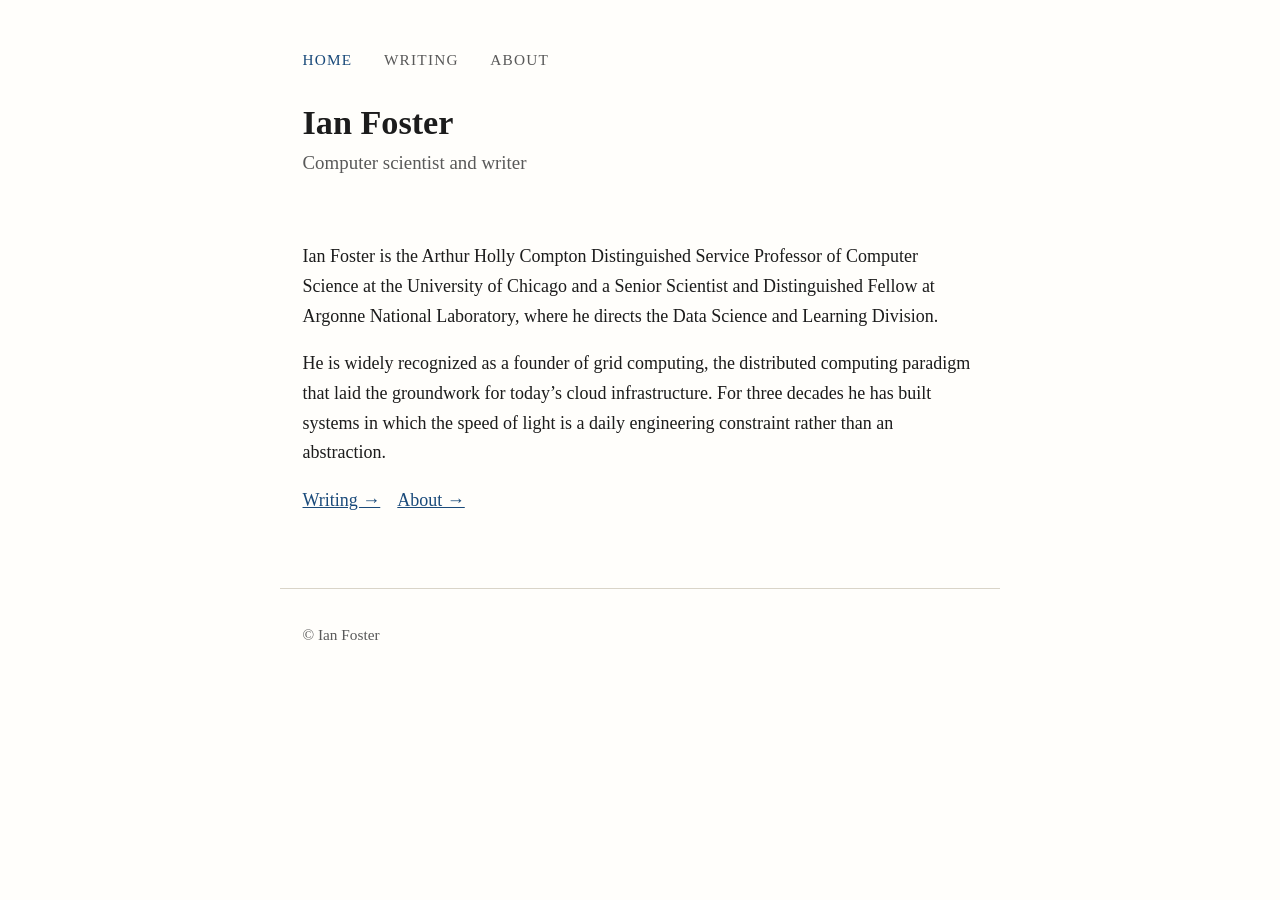
==== index.html @ e21b47a4 "ianfoster.org v1" ====
<!DOCTYPE html>
<html lang="en">
<head>
<meta charset="utf-8">
<meta name="viewport" content="width=device-width, initial-scale=1">
<title>Ian Foster — computer scientist and writer</title>
<meta name="description" content="Ian Foster is a computer scientist and writer: a founder of grid computing, Professor of Computer Science at the University of Chicago, and Senior Scientist at Argonne National Laboratory.">
<link rel="stylesheet" href="/style.css">
</head>
<body>
<header class="site">
<nav>
<a href="/" class="here">Home</a>
<a href="/writing/">Writing</a>
<a href="/about/">About</a>
</nav>
<h1>Ian Foster</h1>
<p class="subtitle">Computer scientist and writer</p>
</header>
<main>
<!-- TODO: photo. Drop a file at /images/ian-foster.jpg and uncomment:
<img src="/images/ian-foster.jpg" alt="Ian Foster" style="width:100%;border-radius:4px;margin:0.5rem 0 1.5rem;">
-->
<p>Ian Foster is the Arthur Holly Compton Distinguished Service Professor of
Computer Science at the University of Chicago and a Senior Scientist and
Distinguished Fellow at Argonne National Laboratory, where he directs the
Data Science and Learning Division.</p>

<p>He is widely recognized as a founder of grid computing, the distributed
computing paradigm that laid the groundwork for today&rsquo;s cloud
infrastructure. For three decades he has built systems in which the speed of
light is a daily engineering constraint rather than an abstraction.</p>

<p><a href="/writing/">Writing&nbsp;&rarr;</a>&ensp;&ensp;<a href="/about/">About&nbsp;&rarr;</a></p>
</main>
<footer class="site">
<p>&copy; Ian Foster</p>
</footer>
</body>
</html>
---- style.css ----
/* ianfoster.org — one stylesheet, no frameworks, no JavaScript. */

:root {
  --text: #1c1c1c;
  --muted: #595959;
  --accent: #1a4a7a;
  --bg: #fffefb;
  --rule: #d9d4c8;
}

* { box-sizing: border-box; }

html { font-size: 112.5%; } /* 18px base */

body {
  margin: 0;
  font-family: Charter, Georgia, 'Times New Roman', serif;
  line-height: 1.65;
  color: var(--text);
  background: var(--bg);
}

main, header.site, footer.site {
  max-width: 40rem;
  margin: 0 auto;
  padding: 0 1.25rem;
}

header.site {
  padding-top: 2.5rem;
  padding-bottom: 1.5rem;
}

nav a {
  margin-right: 1.5rem;
  text-decoration: none;
  color: var(--muted);
  font-size: 0.85rem;
  letter-spacing: 0.08em;
  text-transform: uppercase;
}

nav a:hover, nav a.here { color: var(--accent); }

h1 {
  font-size: 1.9rem;
  font-weight: 600;
  line-height: 1.2;
  margin: 1.5rem 0 0.25rem;
}

h2 {
  font-size: 1.15rem;
  font-weight: 600;
  margin: 2.25rem 0 0.5rem;
}

p.subtitle {
  color: var(--muted);
  font-size: 1.05rem;
  margin-top: 0;
}

a { color: var(--accent); }

ul.works { list-style: none; padding: 0; }
ul.works li { margin-bottom: 0.9rem; }
.where { color: var(--muted); }

footer.site {
  margin-top: 4rem;
  padding-top: 1rem;
  padding-bottom: 3rem;
  border-top: 1px solid var(--rule);
  color: var(--muted);
  font-size: 0.85rem;
}
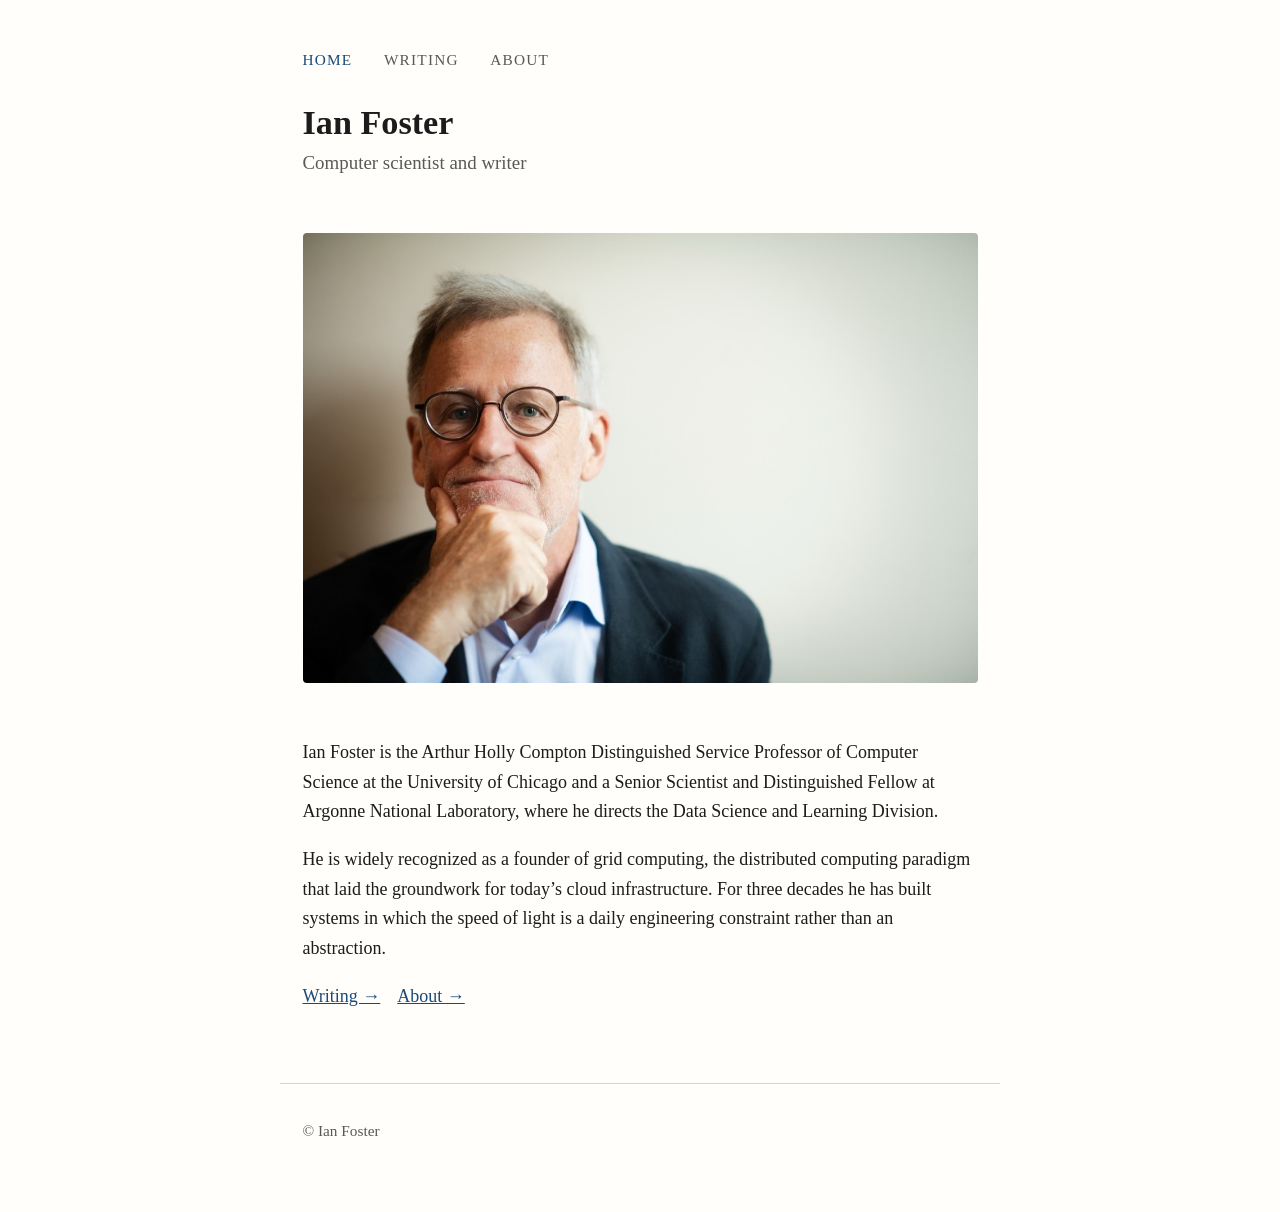
==== commit 0eb1099d: "Add portrait to front page" ====
--- a/index.html
+++ b/index.html
@@ -18,9 +18,7 @@
 <p class="subtitle">Computer scientist and writer</p>
 </header>
 <main>
-<!-- TODO: photo. Drop a file at /images/ian-foster.jpg and uncomment:
-<img src="/images/ian-foster.jpg" alt="Ian Foster" style="width:100%;border-radius:4px;margin:0.5rem 0 1.5rem;">
--->
+<img src="/images/ian-foster.jpg" alt="Ian Foster" width="1200" height="800" style="width:100%;height:auto;border-radius:4px;margin:0.5rem 0 1.5rem;">
 <p>Ian Foster is the Arthur Holly Compton Distinguished Service Professor of
 Computer Science at the University of Chicago and a Senior Scientist and
 Distinguished Fellow at Argonne National Laboratory, where he directs the
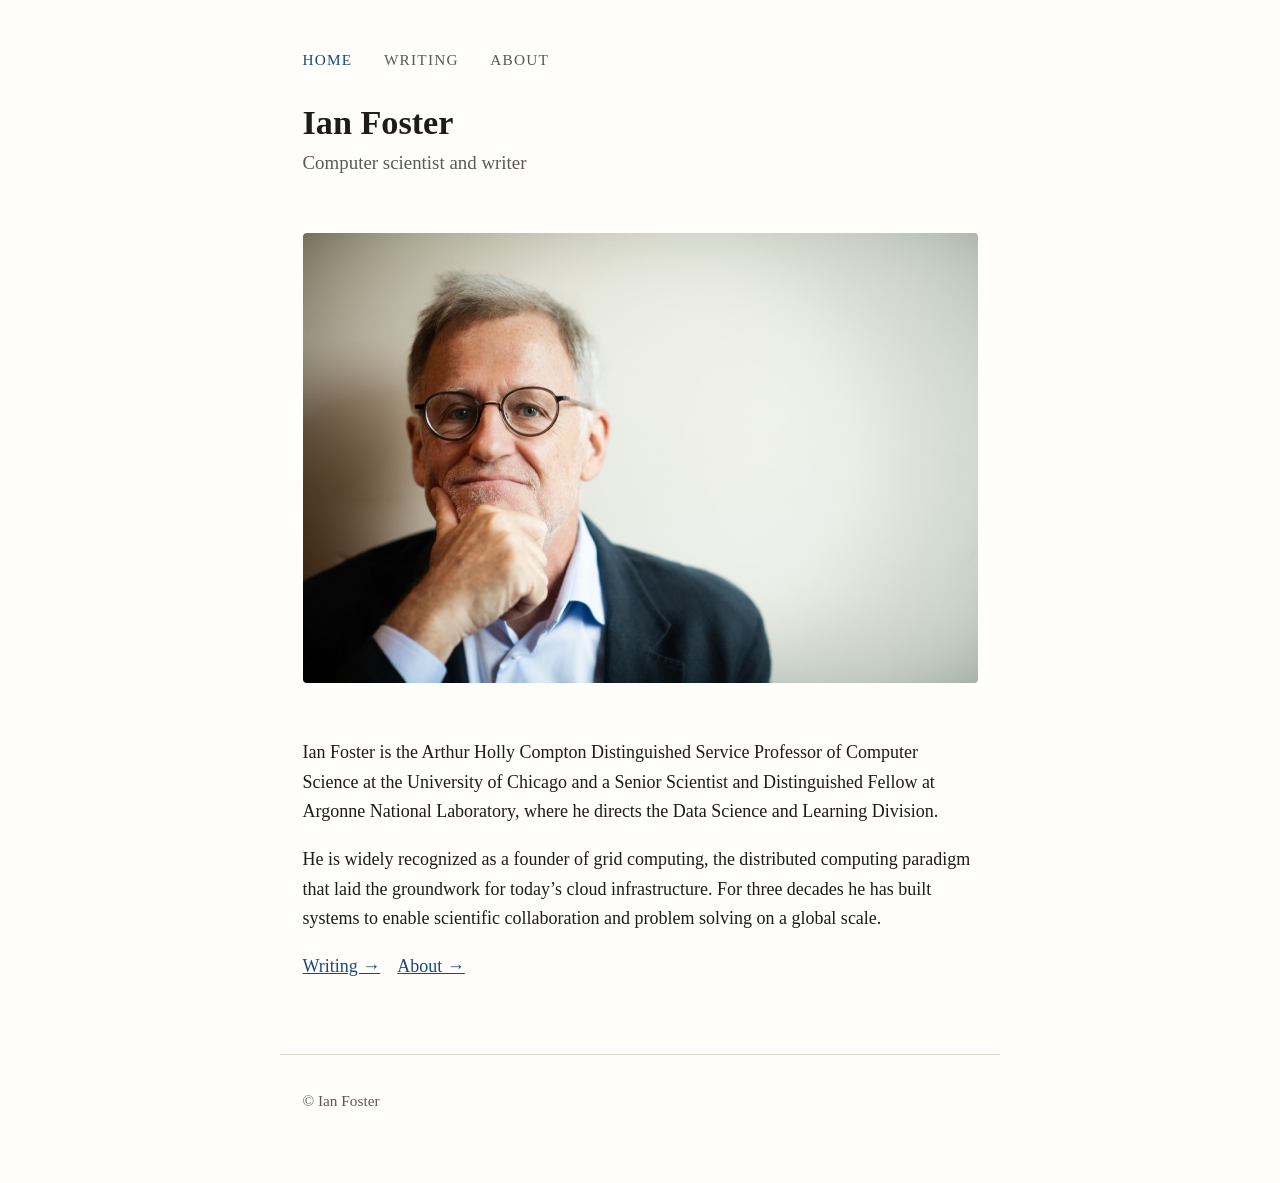
==== commit b14c2ac1: "About: wording edit" ====
--- a/index.html
+++ b/index.html
@@ -3,8 +3,8 @@
 <head>
 <meta charset="utf-8">
 <meta name="viewport" content="width=device-width, initial-scale=1">
-<title>Ian Foster — computer scientist and writer</title>
-<meta name="description" content="Ian Foster is a computer scientist and writer: a founder of grid computing, Professor of Computer Science at the University of Chicago, and Senior Scientist at Argonne National Laboratory.">
+<title>Ian Foster — computer scientist, writer, sailor</title>
+<meta name="description" content="Ian Foster is a computer scientist, writer, and sailer: a founder of grid computing, Professor of Computer Science at the University of Chicago, and Senior Scientist at Argonne National Laboratory.">
 <link rel="stylesheet" href="/style.css">
 </head>
 <body>
@@ -26,8 +26,8 @@
 
 <p>He is widely recognized as a founder of grid computing, the distributed
 computing paradigm that laid the groundwork for today&rsquo;s cloud
-infrastructure. For three decades he has built systems in which the speed of
-light is a daily engineering constraint rather than an abstraction.</p>
+infrastructure. For three decades he has built systems to enable scientific
+collaboration and problem solving on a global scale.</p>
 
 <p><a href="/writing/">Writing&nbsp;&rarr;</a>&ensp;&ensp;<a href="/about/">About&nbsp;&rarr;</a></p>
 </main>
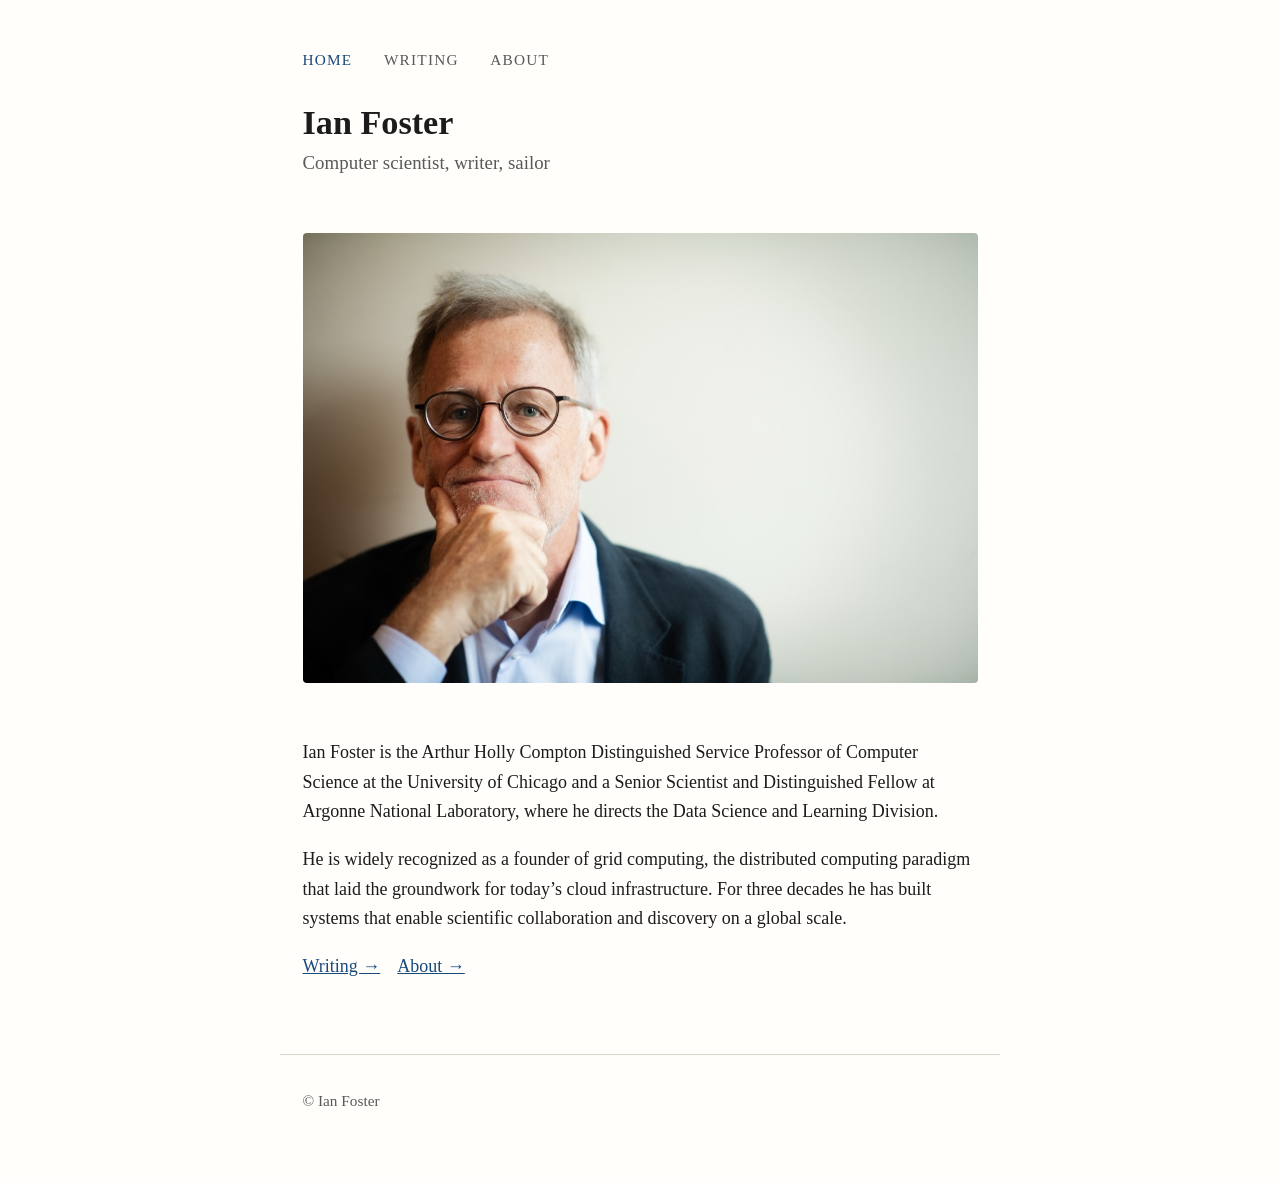
==== commit 4f5e8577: "About: mention Globus Labs" ====
--- a/index.html
+++ b/index.html
@@ -15,7 +15,7 @@
 <a href="/about/">About</a>
 </nav>
 <h1>Ian Foster</h1>
-<p class="subtitle">Computer scientist and writer</p>
+<p class="subtitle">Computer scientist, writer, sailor</p>
 </header>
 <main>
 <img src="/images/ian-foster.jpg" alt="Ian Foster" width="1200" height="800" style="width:100%;height:auto;border-radius:4px;margin:0.5rem 0 1.5rem;">
@@ -26,8 +26,8 @@
 
 <p>He is widely recognized as a founder of grid computing, the distributed
 computing paradigm that laid the groundwork for today&rsquo;s cloud
-infrastructure. For three decades he has built systems to enable scientific
-collaboration and problem solving on a global scale.</p>
+infrastructure. For three decades he has built systems that enable scientific
+collaboration and discovery on a global scale.</p>
 
 <p><a href="/writing/">Writing&nbsp;&rarr;</a>&ensp;&ensp;<a href="/about/">About&nbsp;&rarr;</a></p>
 </main>
